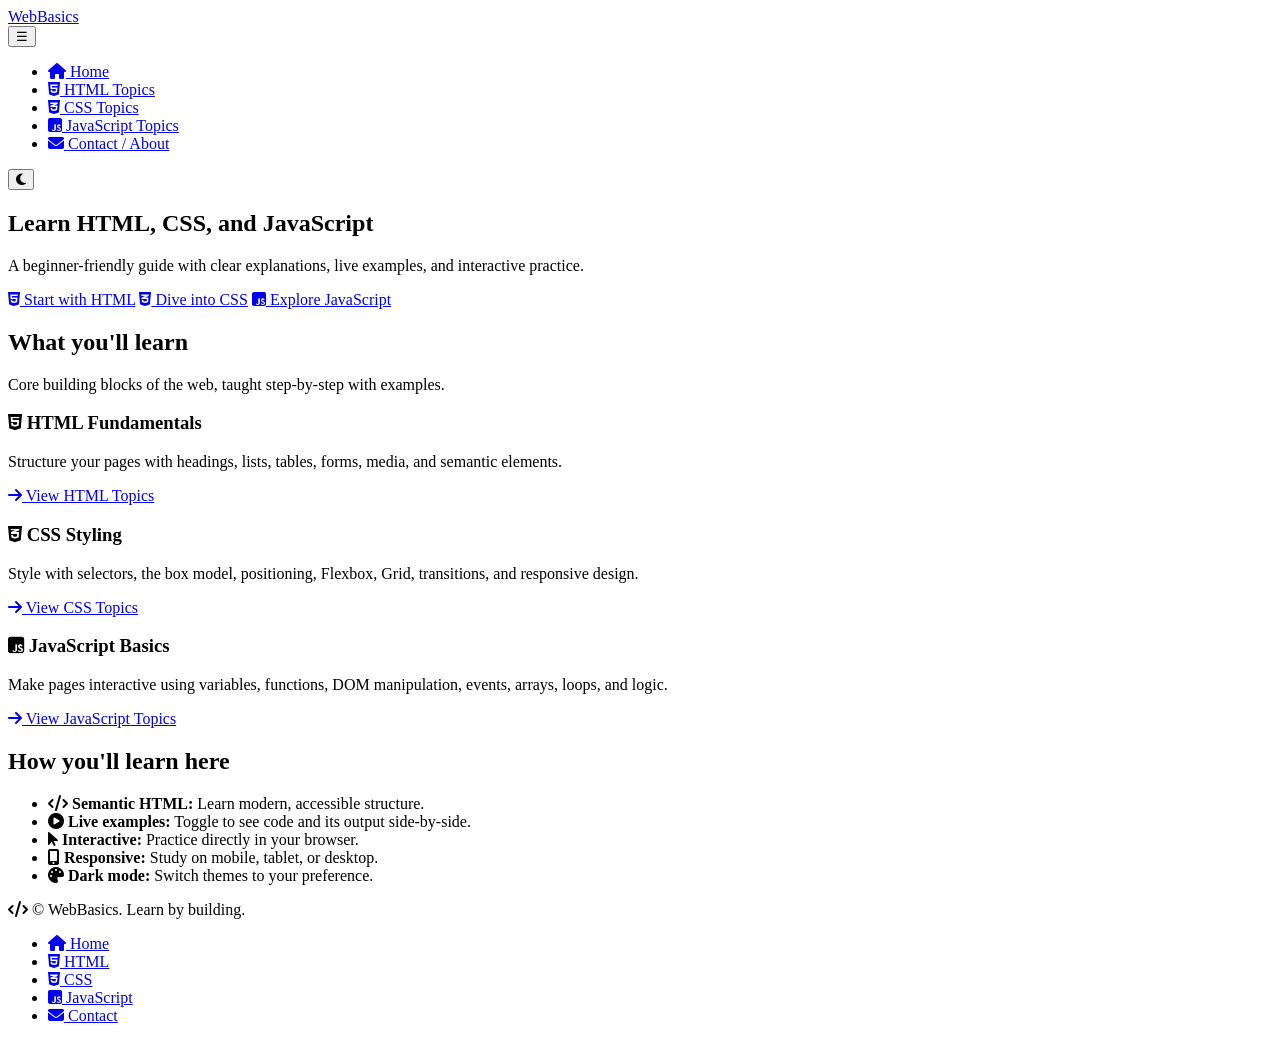
==== index.html @ e2969c9d "Add files via upload" ====
<!DOCTYPE html>
<html lang="en" data-theme="light">
  <head>
    <meta charset="utf-8">
    <meta name="viewport" content="width=device-width, initial-scale=1">
    <meta name="description" content="Beginner-friendly website to learn HTML, CSS, and JavaScript with live examples.">
    <title>Learn Web Basics — HTML, CSS, JavaScript</title>
    <link rel="preconnect" href="https://fonts.gstatic.com" crossorigin>
    <link href="https://fonts.googleapis.com/css2?family=Inter:wght@400;600;700&display=swap" rel="stylesheet">
    <link rel="stylesheet" href="https://cdnjs.cloudflare.com/ajax/libs/font-awesome/6.4.0/css/all.min.css">
    <link rel="stylesheet" href="./css/style.css">
  </head>
  <body>
    <!-- Site Header with Navigation -->
    <header class="site-header" role="banner">
      
      <div class="container header-inner">
        <a class="brand" href="index.html" aria-label="Go to Home">WebBasics</a>

        <nav class="site-nav" aria-label="Primary">
          <button class="nav-toggle" aria-expanded="false" aria-controls="primary-nav">☰</button>
          <ul id="primary-nav" class="nav-list">
            <li><a class="nav-link" href="index.html"><i class="fas fa-home"></i> Home</a></li>
            <li><a class="nav-link" href="html.html"><i class="fab fa-html5"></i> HTML Topics</a></li>
            <li><a class="nav-link" href="css.html"><i class="fab fa-css3-alt"></i> CSS Topics</a></li>
            <li><a class="nav-link" href="javascript.html"><i class="fab fa-js-square"></i> JavaScript Topics</a></li>
            <li><a class="nav-link" href="contact.html"><i class="fas fa-envelope"></i> Contact / About</a></li>
          </ul>
        </nav>

        <div class="header-actions">
          <button id="themeToggle" class="btn btn-secondary" aria-pressed="false" aria-label="Toggle theme"><i class="fas fa-moon"></i></button>
        </div>
      </div>
    </header>

    <main id="main" class="site-main" role="main">
      <!-- Hero / Introduction -->
      <section class="hero section">
        <div class="container">
          <h1>Learn HTML, CSS, and JavaScript</h1>
          <p class="lead">A beginner-friendly guide with clear explanations, live examples, and interactive practice.</p>
          <div class="cta-row">
            <a class="btn btn-primary" href="html.html"><i class="fab fa-html5"></i> Start with HTML</a>
            <a class="btn btn-outline" href="css.html"><i class="fab fa-css3-alt"></i> Dive into CSS</a>
            <a class="btn btn-outline" href="javascript.html"><i class="fab fa-js-square"></i> Explore JavaScript</a>
          </div>
        </div>
      </section>

      <!-- Overview Cards -->
      <section class="section">
        <div class="container">
          <header class="section-header">
            <h2>What you'll learn</h2>
            <p>Core building blocks of the web, taught step-by-step with examples.</p>
          </header>

          <div class="card-grid">
            <article class="card">
              <h3><i class="fab fa-html5"></i> HTML Fundamentals</h3>
              <p>Structure your pages with headings, lists, tables, forms, media, and semantic elements.</p>
              <a class="btn btn-link" href="html.html" aria-label="Go to HTML Topics"><i class="fas fa-arrow-right"></i> View HTML Topics</a>
            </article>

            <article class="card">
              <h3><i class="fab fa-css3-alt"></i> CSS Styling</h3>
              <p>Style with selectors, the box model, positioning, Flexbox, Grid, transitions, and responsive design.</p>
              <a class="btn btn-link" href="css.html" aria-label="Go to CSS Topics"><i class="fas fa-arrow-right"></i> View CSS Topics</a>
            </article>

            <article class="card">
              <h3><i class="fab fa-js-square"></i> JavaScript Basics</h3>
              <p>Make pages interactive using variables, functions, DOM manipulation, events, arrays, loops, and logic.</p>
              <a class="btn btn-link" href="javascript.html" aria-label="Go to JavaScript Topics"><i class="fas fa-arrow-right"></i> View JavaScript Topics</a>
            </article>
          </div>
        </div>
      </section>

      <!-- Features / How this site works -->
      <section class="section alt">
        <div class="container">
          <header class="section-header">
            <h2>How you'll learn here</h2>
          </header>
          <ul class="feature-list">
            <li><i class="fas fa-code"></i> <strong>Semantic HTML:</strong> Learn modern, accessible structure.</li>
            <li><i class="fas fa-play-circle"></i> <strong>Live examples:</strong> Toggle to see code and its output side-by-side.</li>
            <li><i class="fas fa-mouse-pointer"></i> <strong>Interactive:</strong> Practice directly in your browser.</li>
            <li><i class="fas fa-mobile-alt"></i> <strong>Responsive:</strong> Study on mobile, tablet, or desktop.</li>
            <li><i class="fas fa-palette"></i> <strong>Dark mode:</strong> Switch themes to your preference.</li>
          </ul>
        </div>
      </section>
    </main>

    <footer class="site-footer" role="contentinfo">
      <div class="container footer-inner">
        <p><i class="fas fa-code"></i> © <span id="year"></span> WebBasics. Learn by building.</p>
        <nav aria-label="Footer">
          <ul class="footer-nav">
            <li><a href="index.html"><i class="fas fa-home"></i> Home</a></li>
            <li><a href="html.html"><i class="fab fa-html5"></i> HTML</a></li>
            <li><a href="css.html"><i class="fab fa-css3-alt"></i> CSS</a></li>
            <li><a href="javascript.html"><i class="fab fa-js-square"></i> JavaScript</a></li>
            <li><a href="contact.html"><i class="fas fa-envelope"></i> Contact</a></li>
          </ul>
        </nav>
      </div>
    </footer>

    <script src="./js/main.js" defer></script>
  </body>
  </html>
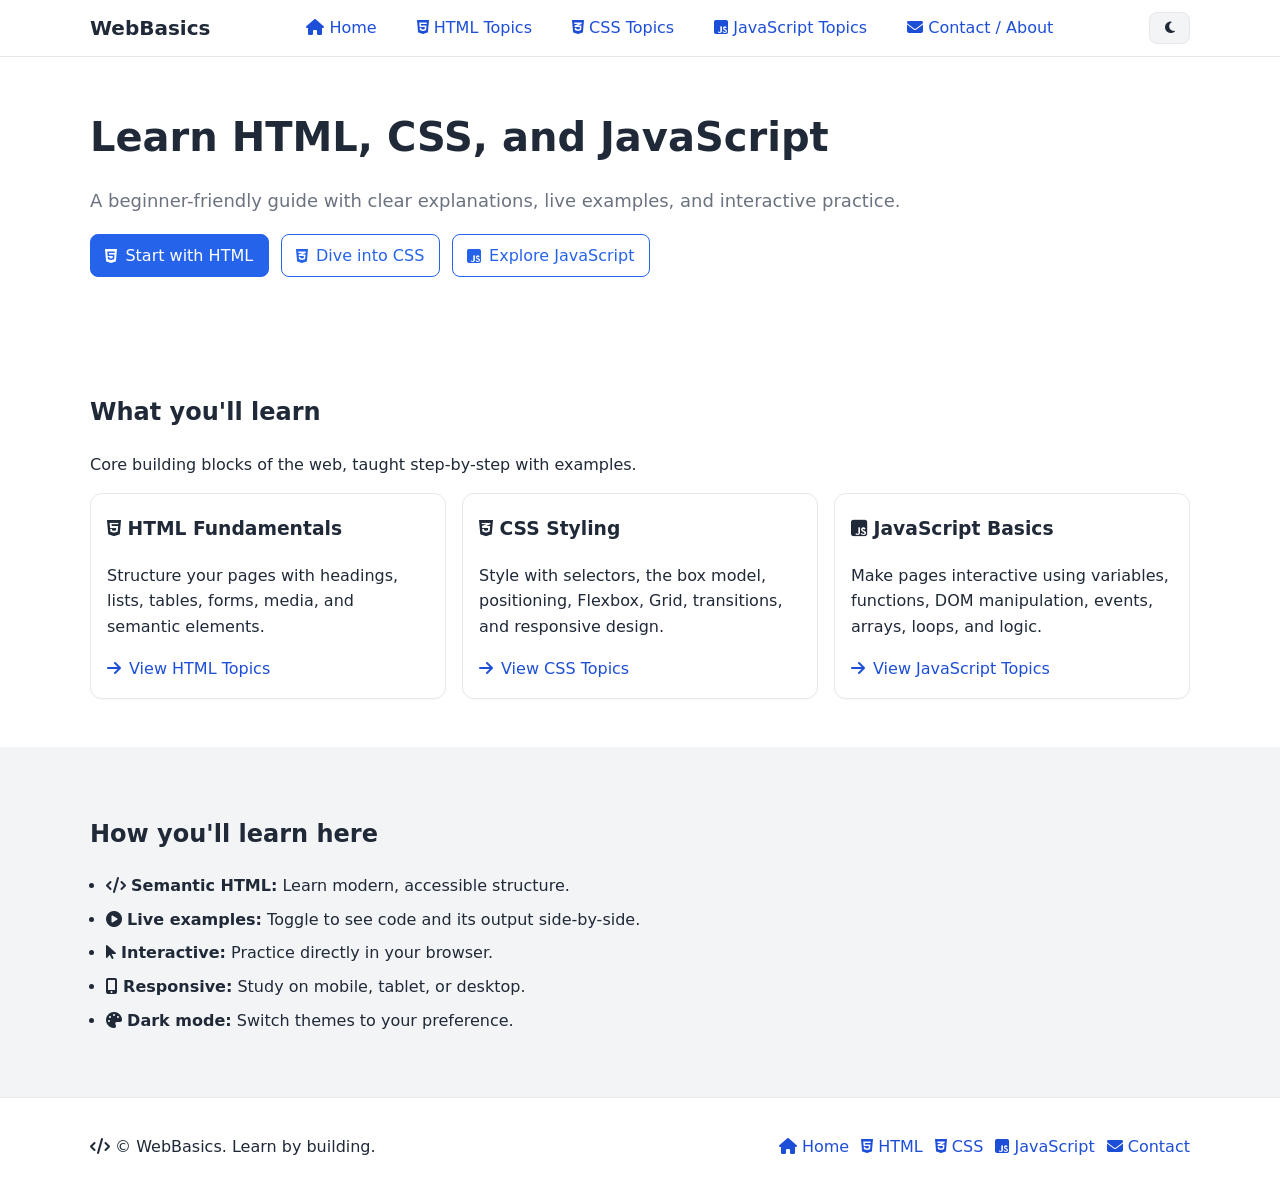
==== commit 4b7e50d1: "css Update" ====
--- a/index.html
+++ b/index.html
@@ -8,7 +8,7 @@
     <link rel="preconnect" href="https://fonts.gstatic.com" crossorigin>
     <link href="https://fonts.googleapis.com/css2?family=Inter:wght@400;600;700&display=swap" rel="stylesheet">
     <link rel="stylesheet" href="https://cdnjs.cloudflare.com/ajax/libs/font-awesome/6.4.0/css/all.min.css">
-    <link rel="stylesheet" href="./css/style.css">
+    <link rel="stylesheet" href="style.css">
   </head>
   <body>
     <!-- Site Header with Navigation -->
@@ -115,3 +115,4 @@
   </html>
 
 
+
--- a/style.css
+++ b/style.css
@@ -0,0 +1,139 @@
+/* Base theme variables */
+:root {
+  --bg: #ffffff;
+  --text: #1f2937;
+  --muted: #6b7280;
+  --primary: #2563eb;
+  --primary-contrast: #ffffff;
+  --surface: #f3f4f6;
+  --border: #e5e7eb;
+  --link: #1d4ed8;
+}
+
+[data-theme="dark"] {
+  --bg: #0b1020;
+  --text: #e5e7eb;
+  --muted: #9ca3af;
+  --primary: #60a5fa;
+  --primary-contrast: #0b1020;
+  --surface: #121a2e;
+  --border: #1f2a44;
+  --link: #93c5fd;
+}
+
+/* Reset and typography */
+* { box-sizing: border-box; }
+html, body { margin: 0; padding: 0; }
+html { scroll-behavior: smooth; }
+body {
+  font-family: Inter, system-ui, -apple-system, Segoe UI, Roboto, Arial, sans-serif;
+  background: var(--bg);
+  color: var(--text);
+  line-height: 1.6;
+}
+
+img { max-width: 100%; display: block; }
+a { color: var(--link); text-decoration: none; }
+a:hover { text-decoration: underline; }
+
+/* Layout */
+.container { width: min(1100px, 92%); margin: 0 auto; }
+.section { padding: 3rem 0; }
+.section.alt { background: var(--surface); }
+.section-header { margin-bottom: 1rem; }
+.lead { color: var(--muted); font-size: 1.125rem; }
+
+/* Header */
+.site-header { position: sticky; top: 0; background: var(--bg); border-bottom: 1px solid var(--border); z-index: 50; }
+.header-inner { display: flex; align-items: center; justify-content: space-between; gap: 1rem; padding: 0.75rem 0; }
+.brand { font-weight: 700; font-size: 1.25rem; color: var(--text); }
+
+.site-nav .nav-toggle { display: none; }
+.nav-list { display: flex; gap: 1rem; list-style: none; margin: 0; padding: 0; }
+.nav-link { padding: 0.5rem 0.75rem; border-radius: 0.5rem; }
+.nav-link.active, .nav-link:focus, .nav-link:hover { background: var(--surface); text-decoration: none; }
+
+.header-actions { display: flex; align-items: center; gap: 0.5rem; }
+
+/* Hero */
+.hero h1 { font-size: clamp(1.8rem, 3vw + 1rem, 2.5rem); margin: 0 0 0.5rem; }
+.cta-row { display: flex; flex-wrap: wrap; gap: 0.75rem; margin-top: 1rem; }
+
+/* Cards */
+.card-grid { display: grid; grid-template-columns: repeat(auto-fit, minmax(240px, 1fr)); gap: 1rem; }
+.card { background: var(--bg); border: 1px solid var(--border); border-radius: 0.75rem; padding: 1rem; box-shadow: 0 1px 0 rgba(0,0,0,0.02); }
+.card h3 { margin-top: 0.25rem; }
+
+/* Features */
+.feature-list { display: grid; gap: 0.5rem; padding-left: 1rem; }
+
+/* Footer */
+.site-footer { border-top: 1px solid var(--border); }
+.footer-inner { display: flex; align-items: center; justify-content: space-between; padding: 1.25rem 0; gap: 1rem; }
+.footer-nav { list-style: none; display: flex; gap: 0.75rem; margin: 0; padding: 0; }
+
+/* Buttons */
+.btn { display: inline-flex; align-items: center; justify-content: center; gap: 0.5rem; border: 1px solid var(--border); background: var(--surface); color: var(--text); border-radius: 0.5rem; padding: 0.5rem 0.9rem; cursor: pointer; transition: transform .05s ease, background .2s ease; }
+.btn:hover { transform: translateY(-1px); text-decoration: none; }
+.btn:active { transform: translateY(0); }
+.btn-primary { background: var(--primary); color: var(--primary-contrast); border-color: var(--primary); }
+.btn-outline { background: transparent; border-color: var(--primary); color: var(--primary); }
+.btn-link { border: none; background: transparent; color: var(--link); padding: 0; }
+.btn-small { padding: 0.35rem 0.6rem; font-size: 0.9rem; }
+
+/* Topics */
+.topic + .topic { margin-top: 1rem; }
+.topic h2 { margin: 0; }
+.collapse-toggle { all: unset; cursor: pointer; display: inline-flex; align-items: center; gap: 0.5rem; padding: 0.25rem 0; font-weight: 600; }
+.collapse-toggle::after { content: '▾'; transition: transform .2s ease; }
+.collapse-toggle[aria-expanded="false"]::after { transform: rotate(-90deg); }
+.topic-content { padding: 0.5rem 0 0.75rem; }
+
+.example { border: 1px solid var(--border); border-radius: 0.5rem; overflow: hidden; background: var(--bg); }
+.example-toolbar { display: flex; gap: 0.5rem; padding: 0.5rem; background: var(--surface); border-bottom: 1px solid var(--border); }
+.example-body { padding: 0.75rem; }
+.example-body.two-col { display: grid; grid-template-columns: 1fr; gap: 0.75rem; }
+.code { background: #0b1221; color: #cde3ff; padding: 0.75rem; border-radius: 0.5rem; overflow: auto; }
+.preview { padding: 0.75rem; border: 1px dashed var(--border); border-radius: 0.5rem; }
+
+/* Hide elements with aria-hidden="true" */
+[aria-hidden="true"] { display: none !important; }
+
+/* Code blocks */
+pre { margin: 0; }
+pre code { font-family: ui-monospace, SFMono-Regular, Menlo, Monaco, Consolas, "Liberation Mono", monospace; font-size: 0.95rem; display: block; white-space: pre; }
+
+/* Page layout with sticky ToC */
+.layout { display: grid; grid-template-columns: 260px 1fr; gap: 1.25rem; align-items: start; }
+.toc { position: sticky; top: 68px; border: 1px solid var(--border); border-radius: 0.5rem; padding: 0.75rem; background: var(--bg); max-height: calc(100vh - 88px); overflow: auto; }
+.toc h2 { margin-top: 0; font-size: 1rem; }
+.toc nav { display: grid; gap: 0.25rem; }
+.toc a { color: var(--text); padding: 0.35rem 0.5rem; border-radius: 0.4rem; text-decoration: none; }
+.toc a.active, .toc a:hover { background: var(--surface); }
+.topic-nav-bottom { display: flex; justify-content: space-between; gap: 0.5rem; margin-top: 0.75rem; }
+
+/* Forms */
+.grid.two { display: grid; grid-template-columns: 1fr; gap: 1rem; }
+.form-field { display: grid; gap: 0.25rem; margin-bottom: 0.75rem; }
+input, textarea { width: 100%; padding: 0.6rem 0.7rem; border: 1px solid var(--border); background: var(--bg); color: var(--text); border-radius: 0.5rem; }
+.form-actions { display: flex; align-items: center; gap: 0.75rem; }
+.error { color: #ef4444; min-height: 1.2em; display: inline-block; }
+
+/* Responsive */
+@media (min-width: 720px) {
+  .example-body.two-col { grid-template-columns: 1fr 1fr; }
+  .grid.two { grid-template-columns: 1fr 1fr; }
+}
+
+@media (max-width: 880px) {
+  .site-nav .nav-toggle { display: inline-flex; background: transparent; border: 1px solid var(--border); border-radius: 0.4rem; padding: 0.35rem 0.5rem; }
+  .nav-list { display: none; position: absolute; top: 56px; right: 4%; flex-direction: column; background: var(--bg); border: 1px solid var(--border); border-radius: 0.5rem; padding: 0.5rem; }
+  .nav-list.open { display: flex; }
+}
+
+@media (max-width: 1024px) {
+  .layout { grid-template-columns: 1fr; }
+  .toc { position: relative; top: 0; max-height: none; }
+}
+
+
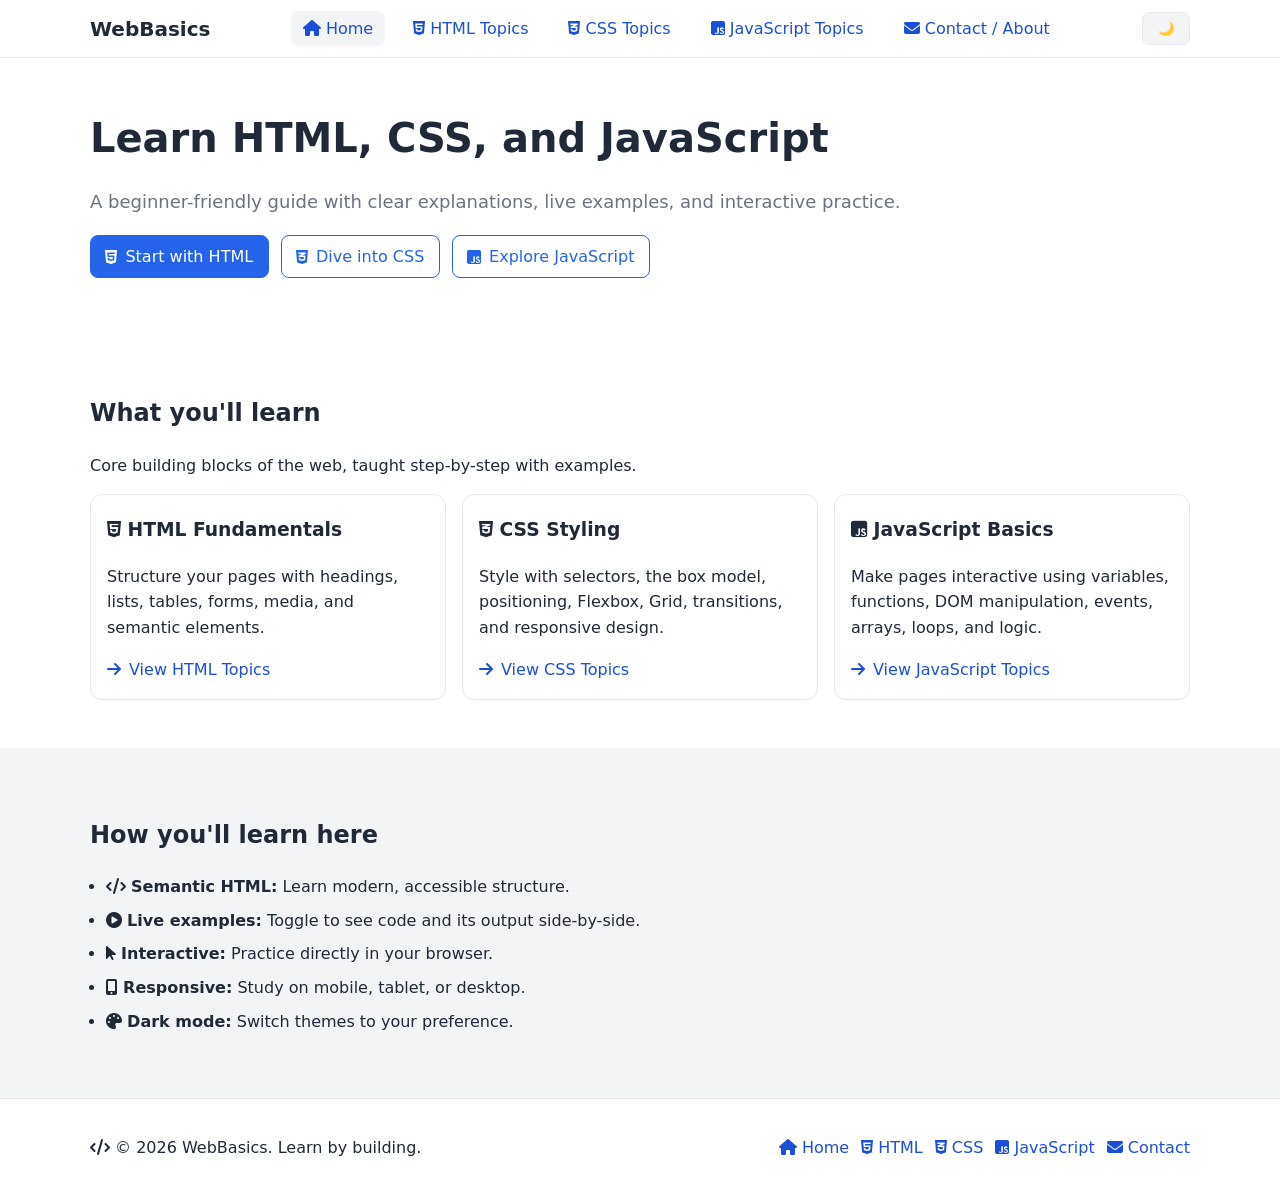
==== commit cbb3de03: "Fix HTML structure and formatting issues" ====
--- a/index.html
+++ b/index.html
@@ -110,9 +110,10 @@
       </div>
     </footer>
 
-    <script src="./js/main.js" defer></script>
+    <script src="main.js" defer></script>
   </body>
   </html>
 
 
 
+
